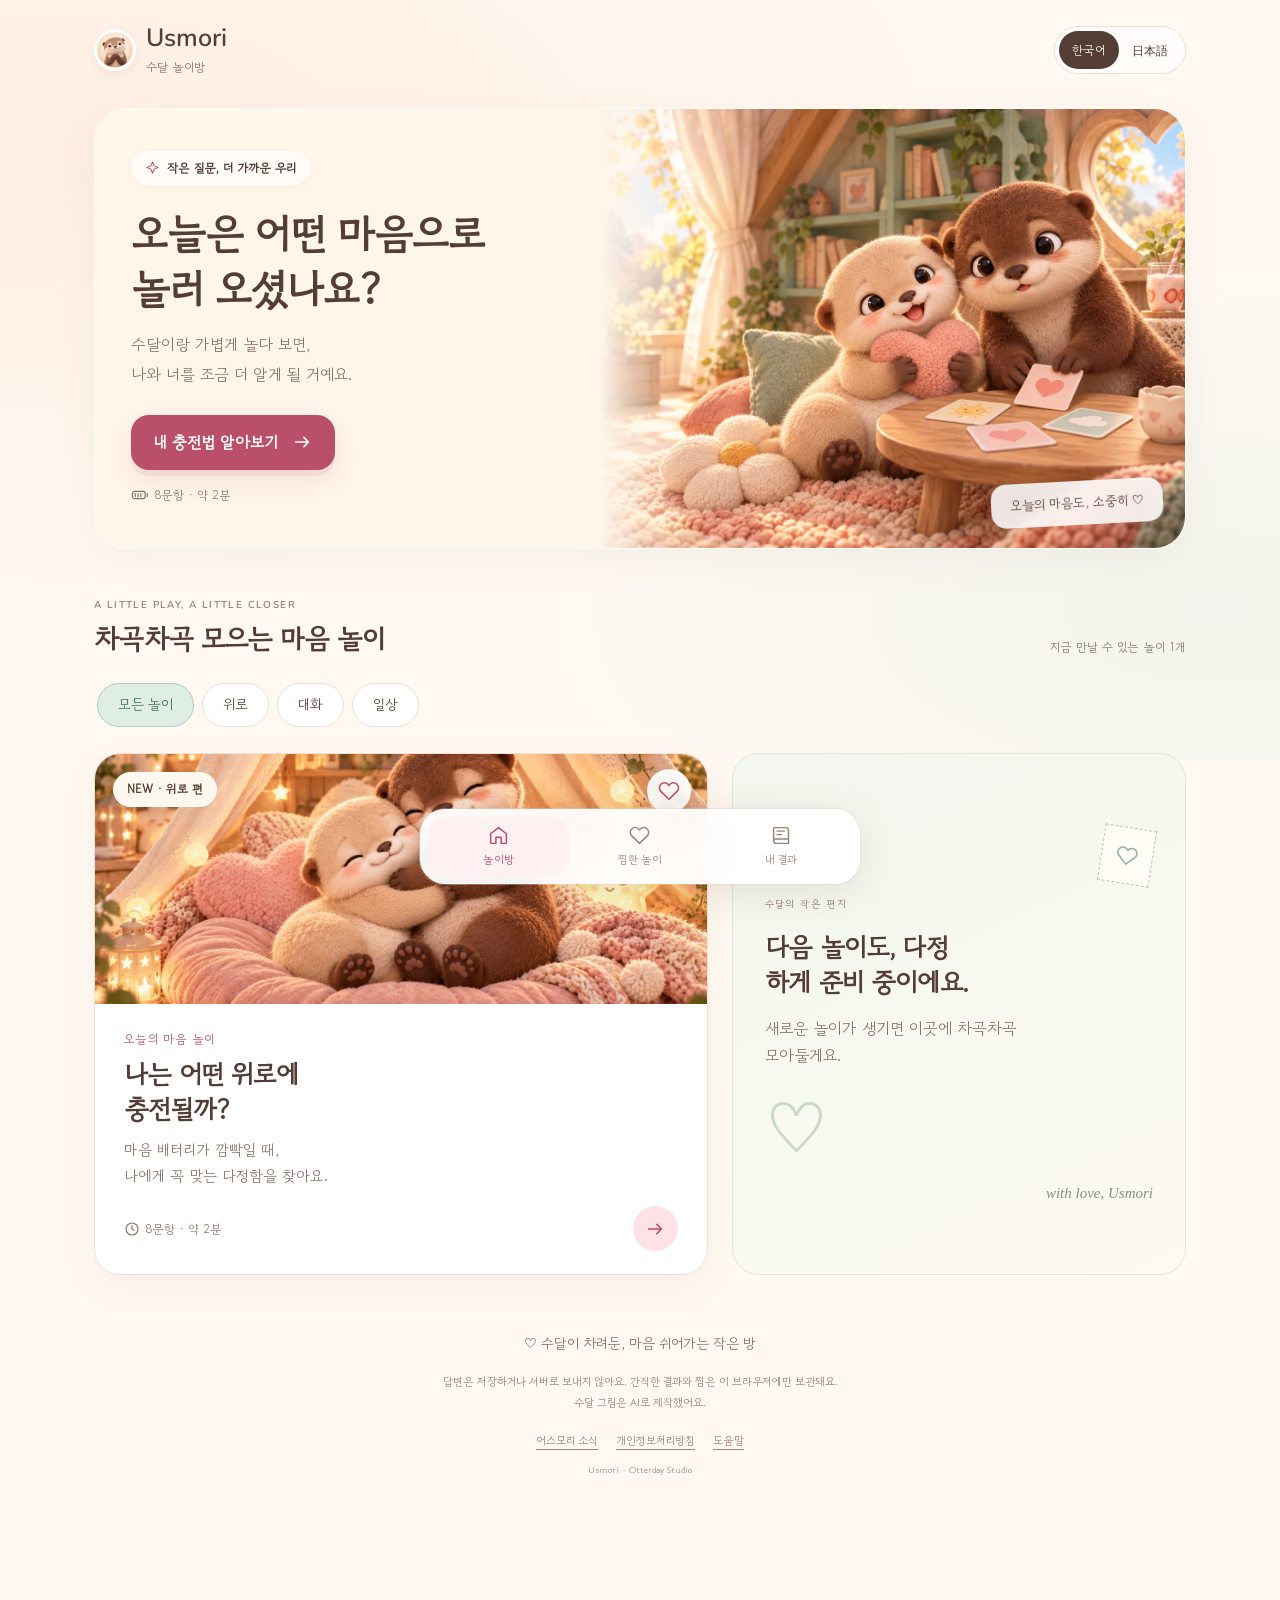
==== recharge/index.html @ 6f1796f0 "Add bilingual otter playroom and recharge quiz with complete fonts" ====
<!doctype html><html lang="ko"><head><meta charset="utf-8"><meta name="viewport" content="width=device-width,initial-scale=1,viewport-fit=cover"><meta name="theme-color" content="#fff8f0"><meta name="description" content="수달과 함께 알아보는 내 마음. 짧고 다정한 성향 놀이를 모아둔 어스모리 놀이방."><meta property="og:title" content="어스모리 수달 놀이방 · 내 마음 충전법"><meta property="og:description" content="해결책, 공감, 포옹, 혼자만의 시간. 나를 충전해주는 위로는?"><meta property="og:image" content="https://thomasgo-rgb.github.io/usmori-support/recharge/assets/hero.webp"><title>수달 놀이방 · Usmori</title><link rel="icon" href="../usmori-avatar.jpg"><link rel="stylesheet" href="./app.css?v=20260928-font2"><script type="module" src="./app.mjs"></script></head><body><a class="skip" href="#main">Skip to content</a><div class="ambient" aria-hidden="true"></div><header class="topbar"><a class="brand" href="./"><img src="../usmori-avatar.jpg" width="42" height="42" alt=""><span>Usmori<small id="brand-sub">수달 놀이방</small></span></a><div class="languages" aria-label="Language"><button data-lang="ko" lang="ko">한국어</button><button data-lang="ja" lang="ja">日本語</button></div></header><main id="main" tabindex="-1"></main><footer id="footer"></footer><nav id="bottom-nav" aria-label="Main"></nav><div id="toast" role="status" aria-live="polite"></div><noscript><p>이 성향 놀이에는 JavaScript가 필요해요. / このコンテンツにはJavaScriptが必要です。</p></noscript></body></html>
---- recharge/app.css ----
@font-face{font-family:Gowun;src:url('./assets/fonts/GowunDodum-Regular.woff2') format('woff2');font-display:swap}@font-face{font-family:Zen;src:url('./assets/fonts/ZenMaruGothic-Medium.woff2') format('woff2');font-display:swap}@font-face{font-family:Nunito;src:url('../assets/fonts/Nunito_600SemiBold.subset.woff2') format('woff2');font-display:swap}
:root{--cream:#fff9f2;--ink:#543d35;--muted:#8b7367;--rose:#b94f69;--pink:#ffe2e7;--mint:#deeee5;--line:#efdfd4;--shadow:0 12px 40px #9d6f4c12;--font:Gowun,system-ui,sans-serif}*{box-sizing:border-box}html{scroll-behavior:smooth}html[lang=ja]{--font:Zen,system-ui,sans-serif}body{margin:0;background:var(--cream);color:var(--ink);font-family:var(--font);font-size:16px;line-height:1.7;padding-bottom:96px;-webkit-tap-highlight-color:transparent}button,input{font:inherit}button,a{touch-action:manipulation}button{color:inherit;cursor:pointer}button:disabled{cursor:default;opacity:.45}button{border:0}a{color:inherit;text-decoration:none}img{display:block;max-width:100%;height:auto}h1,h2,h3,p{margin:0}h1,h2,h3{text-wrap:balance;line-height:1.35;letter-spacing:-.025em}h1{font-size:clamp(30px,3.4vw,48px)}h2{font-size:27px}h3{font-size:26px}button:focus-visible,a:focus-visible,input:focus-visible{outline:3px solid #609f85;outline-offset:4px}.skip{position:fixed;top:-100px;z-index:20;background:white;padding:12px}.skip:focus{top:4px}.icon{width:22px;height:22px;flex-shrink:0;vertical-align:middle}.ambient{position:absolute;z-index:-1;inset:0 0 auto;height:760px;background:radial-gradient(ellipse at 6% 20%,#ffdeca66,transparent 52%),radial-gradient(ellipse at 95% 80%,#deeee566,transparent 40%);pointer-events:none}.topbar{max-width:1140px;margin:auto;padding:25px 24px;display:flex;align-items:center;justify-content:space-between;gap:16px}.brand{display:flex;align-items:center;gap:10px}.brand img{border-radius:50%;border:3px solid #fff;box-shadow:0 3px 12px #795e3c18}.brand>span{font-family:Nunito,var(--font);font-size:25px;line-height:1.1}.brand small{font:12px var(--font);display:block;margin-top:5px;color:var(--muted)}.languages{display:flex;border:1px solid var(--line);border-radius:30px;padding:4px;background:#ffffffb3}.languages button{padding:7px 13px;min-height:38px;border-radius:25px;font-size:12px;background:none}.languages [aria-pressed=true]{background:var(--ink);color:white}main{max-width:1140px;padding:8px 24px 35px;margin:auto;outline:0}.welcome{display:grid;grid-template-columns:1fr 1.16fr;border-radius:32px;background:#fff5e9;box-shadow:var(--shadow);overflow:hidden;min-height:425px;border:1px solid #fff}.welcome-copy{padding:42px 36px;align-self:center;position:relative;z-index:1}.tag{display:inline-flex;gap:7px;align-items:center;background:#fffdfaeb;border:1px solid #fff;border-radius:30px;padding:6px 13px;font-size:12px;font-weight:600;box-shadow:0 3px 12px #936e3c08}.tag .icon{width:15px;height:15px;color:var(--rose)}.welcome h1{font-size:clamp(30px,3.2vw,43px);margin:21px 0 14px}.welcome p{color:var(--muted);font-size:16px;line-height:1.85}.button{min-height:52px;border-radius:18px;padding:14px 22px;display:inline-flex;align-items:center;justify-content:center;gap:13px;font-weight:700;transition:transform .15s,box-shadow .15s}.button:hover:not(:disabled){transform:translateY(-2px)}.primary{background:var(--rose);color:#fff;box-shadow:0 6px 0 #9d425a12,0 10px 24px #b94f6920}.secondary{background:#fff;border:1px solid var(--line)}.welcome .button{margin-top:25px}.hero-foot{display:flex;align-items:center;gap:7px;color:var(--muted);font-size:12px;margin-top:14px}.hero-foot .icon{width:17px}.welcome-art{position:relative;min-width:0}.welcome-art>img{width:100%;height:100%;object-fit:cover;object-position:64% center}.welcome-art:before{content:"";position:absolute;inset:0 auto 0 0;width:16%;background:linear-gradient(90deg,#fff5e9,transparent)}.floating-note{position:absolute;right:22px;bottom:23px;background:#ffffffdc;backdrop-filter:blur(8px);padding:11px 19px;border-radius:15px;box-shadow:0 5px 25px #754b2916;font-size:13px;transform:rotate(-3deg)}.library{margin-top:49px}.section-heading{display:flex;justify-content:space-between;align-items:end;gap:16px}.eyebrow{font:10px Nunito,var(--font);letter-spacing:.14em;color:#967a68;margin-bottom:9px}.section-heading .subtle{font-size:12px}.subtle{color:var(--muted)}.chips{display:flex;gap:8px;margin:23px 0;overflow-x:auto;padding:3px}.chip{background:#fff;border:1px solid var(--line);padding:9px 20px;border-radius:30px;min-height:44px;white-space:nowrap;font-size:14px}.chip.active{background:var(--mint);border-color:#accfba;color:#416d57}.card-grid{display:grid;grid-template-columns:1.35fr 1fr;gap:24px}.quiz-card{background:#fff;border-radius:26px;overflow:hidden;border:1px solid #f0e1d6;box-shadow:var(--shadow)}.card-art{position:relative;overflow:hidden}.image-link{display:block;width:100%;padding:0;background:#f9e1d0}.image-link img{width:100%;height:250px;object-fit:cover;object-position:center 43%;transition:transform .5s}.image-link:hover img{transform:scale(1.025)}.new-tag{position:absolute;left:18px;top:18px;background:#fff8ef;pointer-events:none}.heart-button{position:absolute;right:16px;top:15px;width:44px;height:44px;border-radius:50%;background:#ffffffed;color:var(--rose);display:grid;place-items:center;box-shadow:0 3px 15px #63452918}.heart-button.selected svg{fill:currentColor}.card-copy{padding:26px 29px 23px}.card-copy .eyebrow{font:12px var(--font);letter-spacing:.03em;color:var(--rose)}.card-copy h3{margin-bottom:11px}.card-copy>p:not(.eyebrow){color:var(--muted);font-size:15px}.card-tail{display:flex;align-items:center;justify-content:space-between;margin-top:18px}.metadata{display:inline-flex;align-items:center;gap:6px;font-size:12px;color:var(--muted)}.metadata svg{width:16px;height:16px}.round-arrow{display:grid;place-items:center;border-radius:50%;width:45px;height:45px;background:var(--pink);color:var(--rose)}.letter-card{background:linear-gradient(155deg,#f2f7ef,#fdfaf0);border:1px solid #e0e8d8;border-radius:26px;padding:36px 32px;position:relative;display:flex;flex-direction:column;align-items:flex-start;justify-content:center;overflow:hidden}.letter-stamp{width:52px;height:57px;align-self:flex-end;display:grid;place-items:center;background:#fffdf6;border:1px dashed #b4c8ad;transform:rotate(9deg);margin-bottom:12px;color:#91b39b}.letter-card h3{font-size:26px;max-width:260px;margin:8px 0 16px}.letter-card>p:not(.eyebrow){color:var(--muted);max-width:260px}.stitched-heart{font-size:70px;color:#c8d9c6;line-height:1;margin:23px 0}.signature{font:italic 15px Georgia,serif;color:#7f947d;align-self:flex-end}.wide{width:100%}.center{text-align:center}.fine{font-size:12px;line-height:1.8;color:var(--muted)}.lead{font-size:19px;line-height:1.8}.text-button{display:inline-flex;align-items:center;justify-content:center;gap:6px;min-height:44px;padding:8px 12px;background:transparent;font-size:14px}.text-button .icon{width:18px;height:18px}.back-button{margin:4px 0 17px}.intro-panel{padding-top:10px}.intro-layout{display:grid;grid-template-columns:1fr 1fr;border-radius:30px;overflow:hidden;background:#fff;box-shadow:var(--shadow);border:1px solid var(--line)}.intro-art{position:relative}.intro-art img{height:100%;width:100%;object-fit:cover}.intro-art .tag{position:absolute;top:25px;left:25px}.intro-copy{padding:45px 35px}.pill{display:inline-flex;align-items:center;gap:7px;font-size:12px;color:#59836d;background:#edf5ee;padding:6px 12px;border-radius:30px}.pill svg{width:18px}.intro-copy h1{font-size:38px;margin:23px 0}.intro-copy .lead{margin-bottom:12px}.intro-copy>p{color:var(--muted);font-size:15px}.intro-copy .button{margin:28px 0 15px}.intro-copy .fine{font-size:12px}.question-panel{max-width:620px;margin:13px auto;background:#fff;border:1px solid var(--line);border-radius:30px;padding:26px 35px 25px;box-shadow:var(--shadow)}.question-top{display:flex;justify-content:space-between;align-items:center}.question-top img{border-radius:50%}.count{font-family:Nunito,var(--font);font-size:15px;color:#b5a291}.count strong{color:var(--rose);font-size:23px}.progress{display:flex;gap:5px;margin:17px 0 29px}.progress span{height:6px;border-radius:10px;background:#f4ece4;flex:1}.progress .filled{background:#d58a9b}.question-eyebrow{letter-spacing:.04em;font:12px var(--font);text-align:center}.question-panel h1{font-size:27px;text-align:center;line-height:1.6;margin:15px 0 30px;outline:0}.answers{display:grid;gap:12px}.answer{width:100%;display:flex;align-items:center;gap:13px;padding:16px 15px;background:#fffaf5;border:1px solid #eeddce;border-radius:17px;text-align:left;min-height:72px;font-size:15px;line-height:1.65;transition:background .15s,border .15s,transform .15s}.answer:hover{border-color:#d6a3af;background:#fff6f6}.answer.chosen{background:#fff0f2;border:2px solid #c8768b;padding:15px 14px;box-shadow:0 3px 10px #ce8fa312}.answer-letter{flex-shrink:0;width:29px;height:29px;display:grid;place-items:center;background:#fff;border-radius:50%;font:13px Nunito,sans-serif;color:#ac8d77}.chosen .answer-letter{background:var(--rose);color:white}.answer-check{margin-left:auto;width:20px;flex-shrink:0;color:var(--rose)}.answer-check svg{width:20px}.next{margin:25px 0 12px}.result-panel{max-width:730px;margin:auto;border:1px solid var(--line);background:#fff;border-radius:30px;overflow:hidden;box-shadow:var(--shadow)}.result-hero{position:relative}.result-hero>img{width:100%;height:320px;object-fit:cover}.result-hero .tag{position:absolute;bottom:20px;left:50%;transform:translateX(-50%);white-space:nowrap}.result-heading{padding:29px 30px 12px;text-align:center}.result-heading h1{font-size:34px;margin:9px 0 12px}.result-heading .lead{font-size:17px;color:var(--muted);max-width:530px;margin:auto}.result-spark{display:grid;place-items:center;margin:auto;width:45px;height:45px;border-radius:50%;background:#f0f6eb;color:#739278}.profile-list{padding:14px 35px}.profile-detail{padding:16px 0 23px}.profile-detail+.profile-detail{border-top:1px dashed var(--line);padding-top:30px}.profile-description{font-size:16px;line-height:1.95;color:#755d51}.request-card{background:#fff2f3;border:1px solid #f7dce2;border-radius:20px;padding:24px;margin:25px 0}.request-card>span{font-size:12px;color:#a34e63;display:flex;align-items:center;gap:7px}.request-card .icon{width:17px}.request-card blockquote{margin:13px 0 0;font-size:20px;line-height:1.8;color:#844956}.profile-detail h3{font-size:18px;margin:7px 0 13px}.tip-list{list-style:none;padding:0;margin:0;display:grid;gap:15px}.tip-list li{display:flex;align-items:flex-start;gap:11px;font-size:14px;line-height:1.9;color:#786253}.tip-list svg{color:#91ad9a;width:17px;height:17px;margin-top:5px}.mini-profile{display:flex;align-items:center;gap:17px;margin-bottom:20px}.mini-profile img{width:105px;height:85px;object-fit:cover;border-radius:18px}.mini-profile h2{font-size:22px}.result-actions{padding:10px 35px 20px;display:flex;gap:12px;flex-wrap:wrap;justify-content:center}.result-actions .text-button{font-size:12px}.result-disclaimer{padding:0 35px 32px}.copy-fallback{display:block;font-size:13px;padding:15px;background:#faf5ee;border-radius:14px;overflow-wrap:anywhere}.copy-fallback input{display:block;width:100%;margin-top:8px;padding:8px;font-size:12px;border:1px solid var(--line);border-radius:8px;color:var(--ink)}#share-fallback:empty{display:none}#share-fallback{width:100%}.shared-notice{background:var(--mint);padding:20px 30px;text-align:center;font-size:13px}.shared-notice p{margin-top:5px}.empty-state{text-align:center;border-radius:26px;border:1px dashed #e2d8c9;background:#fffdf9;padding:35px 25px;margin:22px 0}.empty-art{margin:auto;width:170px;height:135px;object-fit:cover;border-radius:80px 80px 30px 30px;margin-bottom:24px}.empty-state h2{font-size:24px}.empty-state>p{max-width:420px;margin:13px auto 23px;color:var(--muted);font-size:14px}.saved-page{padding-top:30px;min-height:55vh}.saved-page>h1{font-size:35px;margin-bottom:13px}.favorite-grid{max-width:520px;margin-top:25px}.saved-grid{display:grid;grid-template-columns:1fr 1fr;gap:22px;margin:25px 0}.saved-card{border-radius:23px;overflow:hidden;background:#fff;border:1px solid var(--line)}.saved-card>img{height:210px;width:100%;object-fit:cover}.saved-card>div{padding:22px}.saved-card time{font:12px Nunito,sans-serif;color:var(--muted)}.saved-card h2{font-size:23px;margin:10px 0 18px}.saved-card .button{font-size:13px;min-height:44px;padding:9px 14px}.delete{color:var(--muted);float:right}footer{max-width:650px;margin:20px auto 35px;padding:0 24px;text-align:center;color:#9b8271;font-size:11px;line-height:1.9}footer .footer-love{font-size:14px;color:#8c695b;margin-bottom:14px}footer>div{display:flex;gap:18px;justify-content:center;flex-wrap:wrap;margin:17px 0 8px}footer a{text-decoration:underline;text-underline-offset:4px}#bottom-nav{position:fixed;z-index:10;bottom:max(16px,env(safe-area-inset-bottom));left:50%;transform:translateX(-50%);display:flex;width:min(calc(100% - 32px),440px);border:1px solid #ffffff;border-radius:25px;background:#fffffff0;backdrop-filter:blur(18px);padding:7px;box-shadow:0 8px 40px #76574325,0 0 0 1px #ead7c766}#bottom-nav button{flex:1;display:flex;flex-direction:column;gap:4px;align-items:center;justify-content:center;border-radius:19px;background:none;color:#9b8677;min-height:59px;font-size:11px}#bottom-nav button.active{background:#fff0f2;color:var(--rose)}#bottom-nav .icon{width:21px;height:21px}#toast{position:fixed;z-index:20;bottom:112px;left:50%;transform:translate(-50%,12px);max-width:calc(100% - 32px);width:max-content;padding:13px 23px;background:#594338ed;color:#fff;border-radius:18px;font-size:13px;opacity:0;pointer-events:none;transition:.2s;text-align:center}#toast.visible{opacity:1;transform:translate(-50%,0)}@media(min-width:800px){.welcome-art>img{animation:arrival 1s ease-out}.quiz-card{transition:transform .2s}.quiz-card:hover{transform:translateY(-3px)}}@keyframes arrival{from{opacity:.7;transform:scale(1.025)}to{opacity:1;transform:scale(1)}}@media(max-width:760px){.topbar{padding:20px 20px 17px}.brand>span{font-size:23px}.brand img{width:39px;height:39px}.brand small{font-size:10px}.languages button{padding:5px 10px;font-size:11px}main{padding:7px 18px 25px}.welcome{display:flex;flex-direction:column-reverse;border-radius:27px;min-height:0}.welcome-art{height:255px}.welcome-art>img{object-position:60% 56%}.welcome-art:before{inset:auto 0 0;width:100%;height:22%;background:linear-gradient(0deg,#fff5e9,transparent)}.floating-note{font-size:11px;bottom:20px;right:17px;padding:8px 13px}.welcome-copy{align-self:stretch;padding:18px 25px 29px}.welcome .tag{font-size:10px;padding:5px 10px}.welcome h1{font-size:31px;line-height:1.5;margin:13px 0 10px}.welcome p{font-size:14px;line-height:1.85}.welcome .button{width:100%;margin-top:21px;font-size:15px}.hero-foot{justify-content:center;margin-top:12px;font-size:11px}.library{margin-top:34px}.section-heading{display:block}.section-heading h2{font-size:24px}.section-heading .subtle{display:block;margin-top:9px;font-size:11px}.eyebrow{font-size:9px}.chips{gap:6px;margin:19px 0}.chip{font-size:13px;padding:7px 17px}.card-grid{grid-template-columns:1fr;gap:19px}.image-link img{height:230px}.card-copy{padding:23px 25px}.card-copy h3{font-size:27px}.card-copy>p:not(.eyebrow){font-size:14px}.letter-card{min-height:230px;padding:27px;display:block}.letter-stamp{float:right;width:45px;height:50px}.letter-card h3{font-size:21px;max-width:230px}.letter-card>p:not(.eyebrow){font-size:13px;max-width:250px}.stitched-heart{position:absolute;bottom:18px;right:23px;margin:0;font-size:49px}.signature{display:block;margin-top:23px;font-size:13px}.intro-layout{display:block}.intro-art img{height:250px;object-position:center 40%}.intro-art .tag{left:19px;top:19px}.intro-copy{padding:27px 25px}.intro-copy h1{font-size:31px;margin:19px 0}.intro-copy .lead{font-size:16px}.intro-copy>p{font-size:14px}.question-panel{padding:19px 20px;margin:9px auto;border-radius:25px}.question-top img{width:34px;height:34px}.question-top .text-button{padding-left:0}.progress{margin:15px 0 25px;gap:4px}.question-eyebrow{font-size:10px}.question-panel h1{font-size:23px;margin:14px 0 25px;line-height:1.6}.answers{gap:11px}.answer{min-height:78px;font-size:14px;padding:14px 12px;gap:10px}.answer.chosen{padding:13px 11px}.answer-letter{width:26px;height:26px;font-size:12px}.answer-check{width:15px}.answer-check svg{width:15px}.question-panel .fine{font-size:10px}.result-hero>img{height:240px}.result-hero .tag{font-size:10px;padding:6px 10px}.result-heading{padding:23px 23px 10px}.result-heading h1{font-size:28px}.result-heading .lead{font-size:14px}.profile-list{padding:10px 23px}.profile-description{font-size:14px;line-height:2}.request-card{padding:20px;margin:22px 0}.request-card blockquote{font-size:18px}.tip-list li{font-size:13px}.result-actions{padding:5px 23px 18px}.result-disclaimer{padding:0 23px 27px;font-size:11px}.mini-profile img{width:85px;height:75px}.mini-profile h2{font-size:20px}.saved-page{padding-top:23px}.saved-page>h1{font-size:30px}.saved-grid{grid-template-columns:1fr}.empty-state{padding:28px 20px}.empty-state h2{font-size:21px}.empty-state>p{font-size:13px}.empty-art{width:150px;height:125px}footer{margin-top:9px;font-size:10px}.footer-love{font-size:12px!important}.shared-notice{font-size:12px;padding:19px}.favorite-grid{margin-top:20px}}@media(max-width:360px){main{padding-left:12px;padding-right:12px}.topbar{padding-left:14px;padding-right:14px}.welcome-art{height:218px}.welcome-copy{padding:16px 21px 23px}.welcome h1{font-size:28px}.languages button{padding:5px 8px}.brand{gap:7px}.brand small{font-size:9px}.question-panel{padding:16px}.question-panel h1{font-size:21px}.answer{font-size:13px;gap:9px}.card-copy{padding:22px}.result-heading h1{font-size:25px}.request-card blockquote{font-size:16px}.profile-list{padding:10px 19px}}@media(prefers-reduced-motion:reduce){*,*:before,*:after{animation:none!important;transition:none!important;scroll-behavior:auto!important}}
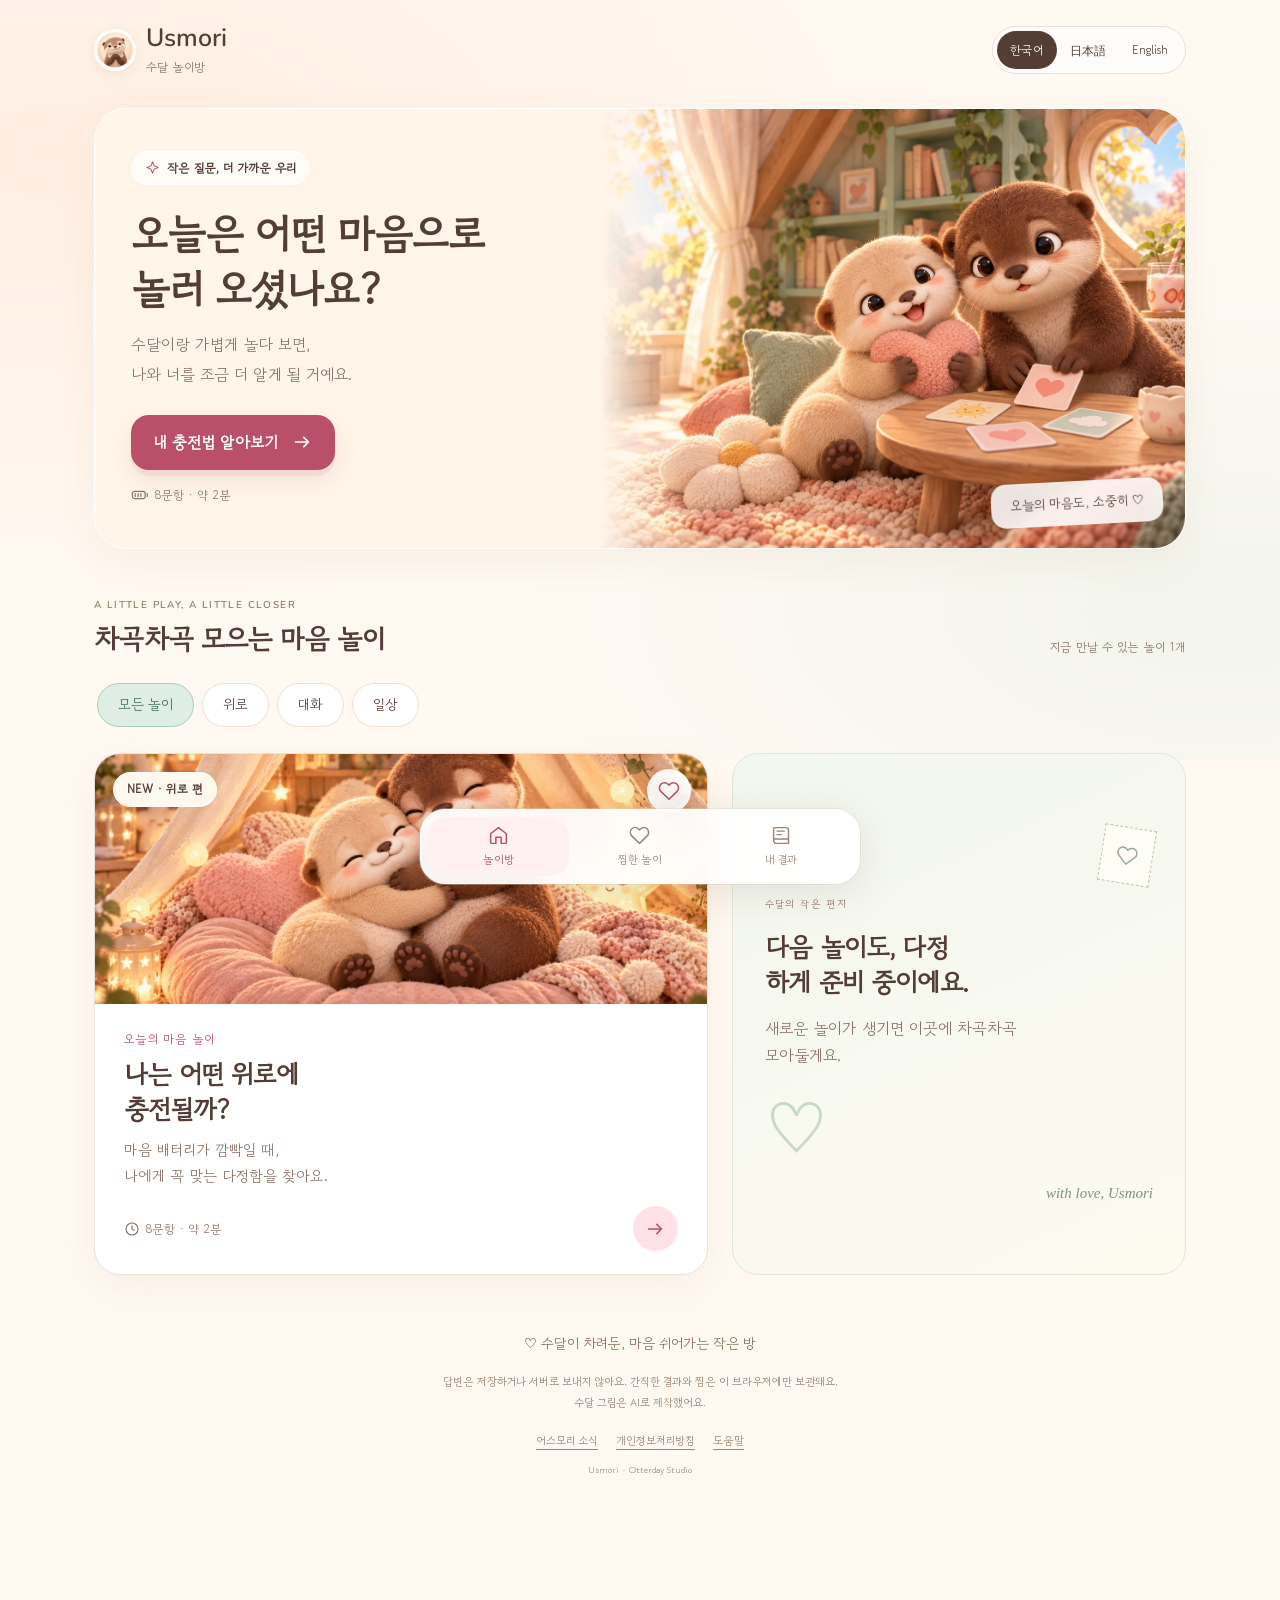
==== commit da1aa179: "feat(playroom): add complete English recharge quiz" ====
--- a/recharge/index.html
+++ b/recharge/index.html
@@ -1 +1 @@
-<!doctype html><html lang="ko"><head><meta charset="utf-8"><meta name="viewport" content="width=device-width,initial-scale=1,viewport-fit=cover"><meta name="theme-color" content="#fff8f0"><meta name="description" content="수달과 함께 알아보는 내 마음. 짧고 다정한 성향 놀이를 모아둔 어스모리 놀이방."><meta property="og:title" content="어스모리 수달 놀이방 · 내 마음 충전법"><meta property="og:description" content="해결책, 공감, 포옹, 혼자만의 시간. 나를 충전해주는 위로는?"><meta property="og:image" content="https://thomasgo-rgb.github.io/usmori-support/recharge/assets/hero.webp"><title>수달 놀이방 · Usmori</title><link rel="icon" href="../usmori-avatar.jpg"><link rel="stylesheet" href="./app.css?v=20260928-font2"><script type="module" src="./app.mjs"></script></head><body><a class="skip" href="#main">Skip to content</a><div class="ambient" aria-hidden="true"></div><header class="topbar"><a class="brand" href="./"><img src="../usmori-avatar.jpg" width="42" height="42" alt=""><span>Usmori<small id="brand-sub">수달 놀이방</small></span></a><div class="languages" aria-label="Language"><button data-lang="ko" lang="ko">한국어</button><button data-lang="ja" lang="ja">日本語</button></div></header><main id="main" tabindex="-1"></main><footer id="footer"></footer><nav id="bottom-nav" aria-label="Main"></nav><div id="toast" role="status" aria-live="polite"></div><noscript><p>이 성향 놀이에는 JavaScript가 필요해요. / このコンテンツにはJavaScriptが必要です。</p></noscript></body></html>+<!doctype html><html lang="ko"><head><meta charset="utf-8"><meta name="viewport" content="width=device-width,initial-scale=1,viewport-fit=cover"><meta name="theme-color" content="#fff8f0"><meta name="description" content="수달과 함께 알아보는 내 마음. 짧고 다정한 성향 놀이를 모아둔 어스모리 놀이방."><meta property="og:title" content="어스모리 수달 놀이방 · 내 마음 충전법"><meta property="og:description" content="해결책, 공감, 포옹, 혼자만의 시간. 나를 충전해주는 위로는?"><meta property="og:image" content="https://thomasgo-rgb.github.io/usmori-support/recharge/assets/hero.webp"><title>수달 놀이방 · Usmori</title><link rel="icon" href="../usmori-avatar.jpg"><link rel="stylesheet" href="./app.css?v=20260928-en1"><script type="module" src="./app.mjs?v=20260928-en1"></script></head><body><a class="skip" href="#main">Skip to content</a><div class="ambient" aria-hidden="true"></div><header class="topbar"><a class="brand" href="./"><img src="../usmori-avatar.jpg" width="42" height="42" alt=""><span>Usmori<small id="brand-sub">수달 놀이방</small></span></a><div class="languages" aria-label="Language"><button data-lang="ko" lang="ko">한국어</button><button data-lang="ja" lang="ja">日本語</button><button data-lang="en" lang="en">English</button></div></header><main id="main" tabindex="-1"></main><footer id="footer"></footer><nav id="bottom-nav" aria-label="Main"></nav><div id="toast" role="status" aria-live="polite"></div><noscript><p>이 성향 놀이에는 JavaScript가 필요해요. / このコンテンツにはJavaScriptが必要です。 / Please enable JavaScript to play.</p></noscript></body></html>
--- a/recharge/app.css
+++ b/recharge/app.css
@@ -1,2 +1,6 @@
 @font-face{font-family:Gowun;src:url('./assets/fonts/GowunDodum-Regular.woff2') format('woff2');font-display:swap}@font-face{font-family:Zen;src:url('./assets/fonts/ZenMaruGothic-Medium.woff2') format('woff2');font-display:swap}@font-face{font-family:Nunito;src:url('../assets/fonts/Nunito_600SemiBold.subset.woff2') format('woff2');font-display:swap}
 :root{--cream:#fff9f2;--ink:#543d35;--muted:#8b7367;--rose:#b94f69;--pink:#ffe2e7;--mint:#deeee5;--line:#efdfd4;--shadow:0 12px 40px #9d6f4c12;--font:Gowun,system-ui,sans-serif}*{box-sizing:border-box}html{scroll-behavior:smooth}html[lang=ja]{--font:Zen,system-ui,sans-serif}body{margin:0;background:var(--cream);color:var(--ink);font-family:var(--font);font-size:16px;line-height:1.7;padding-bottom:96px;-webkit-tap-highlight-color:transparent}button,input{font:inherit}button,a{touch-action:manipulation}button{color:inherit;cursor:pointer}button:disabled{cursor:default;opacity:.45}button{border:0}a{color:inherit;text-decoration:none}img{display:block;max-width:100%;height:auto}h1,h2,h3,p{margin:0}h1,h2,h3{text-wrap:balance;line-height:1.35;letter-spacing:-.025em}h1{font-size:clamp(30px,3.4vw,48px)}h2{font-size:27px}h3{font-size:26px}button:focus-visible,a:focus-visible,input:focus-visible{outline:3px solid #609f85;outline-offset:4px}.skip{position:fixed;top:-100px;z-index:20;background:white;padding:12px}.skip:focus{top:4px}.icon{width:22px;height:22px;flex-shrink:0;vertical-align:middle}.ambient{position:absolute;z-index:-1;inset:0 0 auto;height:760px;background:radial-gradient(ellipse at 6% 20%,#ffdeca66,transparent 52%),radial-gradient(ellipse at 95% 80%,#deeee566,transparent 40%);pointer-events:none}.topbar{max-width:1140px;margin:auto;padding:25px 24px;display:flex;align-items:center;justify-content:space-between;gap:16px}.brand{display:flex;align-items:center;gap:10px}.brand img{border-radius:50%;border:3px solid #fff;box-shadow:0 3px 12px #795e3c18}.brand>span{font-family:Nunito,var(--font);font-size:25px;line-height:1.1}.brand small{font:12px var(--font);display:block;margin-top:5px;color:var(--muted)}.languages{display:flex;border:1px solid var(--line);border-radius:30px;padding:4px;background:#ffffffb3}.languages button{padding:7px 13px;min-height:38px;border-radius:25px;font-size:12px;background:none}.languages [aria-pressed=true]{background:var(--ink);color:white}main{max-width:1140px;padding:8px 24px 35px;margin:auto;outline:0}.welcome{display:grid;grid-template-columns:1fr 1.16fr;border-radius:32px;background:#fff5e9;box-shadow:var(--shadow);overflow:hidden;min-height:425px;border:1px solid #fff}.welcome-copy{padding:42px 36px;align-self:center;position:relative;z-index:1}.tag{display:inline-flex;gap:7px;align-items:center;background:#fffdfaeb;border:1px solid #fff;border-radius:30px;padding:6px 13px;font-size:12px;font-weight:600;box-shadow:0 3px 12px #936e3c08}.tag .icon{width:15px;height:15px;color:var(--rose)}.welcome h1{font-size:clamp(30px,3.2vw,43px);margin:21px 0 14px}.welcome p{color:var(--muted);font-size:16px;line-height:1.85}.button{min-height:52px;border-radius:18px;padding:14px 22px;display:inline-flex;align-items:center;justify-content:center;gap:13px;font-weight:700;transition:transform .15s,box-shadow .15s}.button:hover:not(:disabled){transform:translateY(-2px)}.primary{background:var(--rose);color:#fff;box-shadow:0 6px 0 #9d425a12,0 10px 24px #b94f6920}.secondary{background:#fff;border:1px solid var(--line)}.welcome .button{margin-top:25px}.hero-foot{display:flex;align-items:center;gap:7px;color:var(--muted);font-size:12px;margin-top:14px}.hero-foot .icon{width:17px}.welcome-art{position:relative;min-width:0}.welcome-art>img{width:100%;height:100%;object-fit:cover;object-position:64% center}.welcome-art:before{content:"";position:absolute;inset:0 auto 0 0;width:16%;background:linear-gradient(90deg,#fff5e9,transparent)}.floating-note{position:absolute;right:22px;bottom:23px;background:#ffffffdc;backdrop-filter:blur(8px);padding:11px 19px;border-radius:15px;box-shadow:0 5px 25px #754b2916;font-size:13px;transform:rotate(-3deg)}.library{margin-top:49px}.section-heading{display:flex;justify-content:space-between;align-items:end;gap:16px}.eyebrow{font:10px Nunito,var(--font);letter-spacing:.14em;color:#967a68;margin-bottom:9px}.section-heading .subtle{font-size:12px}.subtle{color:var(--muted)}.chips{display:flex;gap:8px;margin:23px 0;overflow-x:auto;padding:3px}.chip{background:#fff;border:1px solid var(--line);padding:9px 20px;border-radius:30px;min-height:44px;white-space:nowrap;font-size:14px}.chip.active{background:var(--mint);border-color:#accfba;color:#416d57}.card-grid{display:grid;grid-template-columns:1.35fr 1fr;gap:24px}.quiz-card{background:#fff;border-radius:26px;overflow:hidden;border:1px solid #f0e1d6;box-shadow:var(--shadow)}.card-art{position:relative;overflow:hidden}.image-link{display:block;width:100%;padding:0;background:#f9e1d0}.image-link img{width:100%;height:250px;object-fit:cover;object-position:center 43%;transition:transform .5s}.image-link:hover img{transform:scale(1.025)}.new-tag{position:absolute;left:18px;top:18px;background:#fff8ef;pointer-events:none}.heart-button{position:absolute;right:16px;top:15px;width:44px;height:44px;border-radius:50%;background:#ffffffed;color:var(--rose);display:grid;place-items:center;box-shadow:0 3px 15px #63452918}.heart-button.selected svg{fill:currentColor}.card-copy{padding:26px 29px 23px}.card-copy .eyebrow{font:12px var(--font);letter-spacing:.03em;color:var(--rose)}.card-copy h3{margin-bottom:11px}.card-copy>p:not(.eyebrow){color:var(--muted);font-size:15px}.card-tail{display:flex;align-items:center;justify-content:space-between;margin-top:18px}.metadata{display:inline-flex;align-items:center;gap:6px;font-size:12px;color:var(--muted)}.metadata svg{width:16px;height:16px}.round-arrow{display:grid;place-items:center;border-radius:50%;width:45px;height:45px;background:var(--pink);color:var(--rose)}.letter-card{background:linear-gradient(155deg,#f2f7ef,#fdfaf0);border:1px solid #e0e8d8;border-radius:26px;padding:36px 32px;position:relative;display:flex;flex-direction:column;align-items:flex-start;justify-content:center;overflow:hidden}.letter-stamp{width:52px;height:57px;align-self:flex-end;display:grid;place-items:center;background:#fffdf6;border:1px dashed #b4c8ad;transform:rotate(9deg);margin-bottom:12px;color:#91b39b}.letter-card h3{font-size:26px;max-width:260px;margin:8px 0 16px}.letter-card>p:not(.eyebrow){color:var(--muted);max-width:260px}.stitched-heart{font-size:70px;color:#c8d9c6;line-height:1;margin:23px 0}.signature{font:italic 15px Georgia,serif;color:#7f947d;align-self:flex-end}.wide{width:100%}.center{text-align:center}.fine{font-size:12px;line-height:1.8;color:var(--muted)}.lead{font-size:19px;line-height:1.8}.text-button{display:inline-flex;align-items:center;justify-content:center;gap:6px;min-height:44px;padding:8px 12px;background:transparent;font-size:14px}.text-button .icon{width:18px;height:18px}.back-button{margin:4px 0 17px}.intro-panel{padding-top:10px}.intro-layout{display:grid;grid-template-columns:1fr 1fr;border-radius:30px;overflow:hidden;background:#fff;box-shadow:var(--shadow);border:1px solid var(--line)}.intro-art{position:relative}.intro-art img{height:100%;width:100%;object-fit:cover}.intro-art .tag{position:absolute;top:25px;left:25px}.intro-copy{padding:45px 35px}.pill{display:inline-flex;align-items:center;gap:7px;font-size:12px;color:#59836d;background:#edf5ee;padding:6px 12px;border-radius:30px}.pill svg{width:18px}.intro-copy h1{font-size:38px;margin:23px 0}.intro-copy .lead{margin-bottom:12px}.intro-copy>p{color:var(--muted);font-size:15px}.intro-copy .button{margin:28px 0 15px}.intro-copy .fine{font-size:12px}.question-panel{max-width:620px;margin:13px auto;background:#fff;border:1px solid var(--line);border-radius:30px;padding:26px 35px 25px;box-shadow:var(--shadow)}.question-top{display:flex;justify-content:space-between;align-items:center}.question-top img{border-radius:50%}.count{font-family:Nunito,var(--font);font-size:15px;color:#b5a291}.count strong{color:var(--rose);font-size:23px}.progress{display:flex;gap:5px;margin:17px 0 29px}.progress span{height:6px;border-radius:10px;background:#f4ece4;flex:1}.progress .filled{background:#d58a9b}.question-eyebrow{letter-spacing:.04em;font:12px var(--font);text-align:center}.question-panel h1{font-size:27px;text-align:center;line-height:1.6;margin:15px 0 30px;outline:0}.answers{display:grid;gap:12px}.answer{width:100%;display:flex;align-items:center;gap:13px;padding:16px 15px;background:#fffaf5;border:1px solid #eeddce;border-radius:17px;text-align:left;min-height:72px;font-size:15px;line-height:1.65;transition:background .15s,border .15s,transform .15s}.answer:hover{border-color:#d6a3af;background:#fff6f6}.answer.chosen{background:#fff0f2;border:2px solid #c8768b;padding:15px 14px;box-shadow:0 3px 10px #ce8fa312}.answer-letter{flex-shrink:0;width:29px;height:29px;display:grid;place-items:center;background:#fff;border-radius:50%;font:13px Nunito,sans-serif;color:#ac8d77}.chosen .answer-letter{background:var(--rose);color:white}.answer-check{margin-left:auto;width:20px;flex-shrink:0;color:var(--rose)}.answer-check svg{width:20px}.next{margin:25px 0 12px}.result-panel{max-width:730px;margin:auto;border:1px solid var(--line);background:#fff;border-radius:30px;overflow:hidden;box-shadow:var(--shadow)}.result-hero{position:relative}.result-hero>img{width:100%;height:320px;object-fit:cover}.result-hero .tag{position:absolute;bottom:20px;left:50%;transform:translateX(-50%);white-space:nowrap}.result-heading{padding:29px 30px 12px;text-align:center}.result-heading h1{font-size:34px;margin:9px 0 12px}.result-heading .lead{font-size:17px;color:var(--muted);max-width:530px;margin:auto}.result-spark{display:grid;place-items:center;margin:auto;width:45px;height:45px;border-radius:50%;background:#f0f6eb;color:#739278}.profile-list{padding:14px 35px}.profile-detail{padding:16px 0 23px}.profile-detail+.profile-detail{border-top:1px dashed var(--line);padding-top:30px}.profile-description{font-size:16px;line-height:1.95;color:#755d51}.request-card{background:#fff2f3;border:1px solid #f7dce2;border-radius:20px;padding:24px;margin:25px 0}.request-card>span{font-size:12px;color:#a34e63;display:flex;align-items:center;gap:7px}.request-card .icon{width:17px}.request-card blockquote{margin:13px 0 0;font-size:20px;line-height:1.8;color:#844956}.profile-detail h3{font-size:18px;margin:7px 0 13px}.tip-list{list-style:none;padding:0;margin:0;display:grid;gap:15px}.tip-list li{display:flex;align-items:flex-start;gap:11px;font-size:14px;line-height:1.9;color:#786253}.tip-list svg{color:#91ad9a;width:17px;height:17px;margin-top:5px}.mini-profile{display:flex;align-items:center;gap:17px;margin-bottom:20px}.mini-profile img{width:105px;height:85px;object-fit:cover;border-radius:18px}.mini-profile h2{font-size:22px}.result-actions{padding:10px 35px 20px;display:flex;gap:12px;flex-wrap:wrap;justify-content:center}.result-actions .text-button{font-size:12px}.result-disclaimer{padding:0 35px 32px}.copy-fallback{display:block;font-size:13px;padding:15px;background:#faf5ee;border-radius:14px;overflow-wrap:anywhere}.copy-fallback input{display:block;width:100%;margin-top:8px;padding:8px;font-size:12px;border:1px solid var(--line);border-radius:8px;color:var(--ink)}#share-fallback:empty{display:none}#share-fallback{width:100%}.shared-notice{background:var(--mint);padding:20px 30px;text-align:center;font-size:13px}.shared-notice p{margin-top:5px}.empty-state{text-align:center;border-radius:26px;border:1px dashed #e2d8c9;background:#fffdf9;padding:35px 25px;margin:22px 0}.empty-art{margin:auto;width:170px;height:135px;object-fit:cover;border-radius:80px 80px 30px 30px;margin-bottom:24px}.empty-state h2{font-size:24px}.empty-state>p{max-width:420px;margin:13px auto 23px;color:var(--muted);font-size:14px}.saved-page{padding-top:30px;min-height:55vh}.saved-page>h1{font-size:35px;margin-bottom:13px}.favorite-grid{max-width:520px;margin-top:25px}.saved-grid{display:grid;grid-template-columns:1fr 1fr;gap:22px;margin:25px 0}.saved-card{border-radius:23px;overflow:hidden;background:#fff;border:1px solid var(--line)}.saved-card>img{height:210px;width:100%;object-fit:cover}.saved-card>div{padding:22px}.saved-card time{font:12px Nunito,sans-serif;color:var(--muted)}.saved-card h2{font-size:23px;margin:10px 0 18px}.saved-card .button{font-size:13px;min-height:44px;padding:9px 14px}.delete{color:var(--muted);float:right}footer{max-width:650px;margin:20px auto 35px;padding:0 24px;text-align:center;color:#9b8271;font-size:11px;line-height:1.9}footer .footer-love{font-size:14px;color:#8c695b;margin-bottom:14px}footer>div{display:flex;gap:18px;justify-content:center;flex-wrap:wrap;margin:17px 0 8px}footer a{text-decoration:underline;text-underline-offset:4px}#bottom-nav{position:fixed;z-index:10;bottom:max(16px,env(safe-area-inset-bottom));left:50%;transform:translateX(-50%);display:flex;width:min(calc(100% - 32px),440px);border:1px solid #ffffff;border-radius:25px;background:#fffffff0;backdrop-filter:blur(18px);padding:7px;box-shadow:0 8px 40px #76574325,0 0 0 1px #ead7c766}#bottom-nav button{flex:1;display:flex;flex-direction:column;gap:4px;align-items:center;justify-content:center;border-radius:19px;background:none;color:#9b8677;min-height:59px;font-size:11px}#bottom-nav button.active{background:#fff0f2;color:var(--rose)}#bottom-nav .icon{width:21px;height:21px}#toast{position:fixed;z-index:20;bottom:112px;left:50%;transform:translate(-50%,12px);max-width:calc(100% - 32px);width:max-content;padding:13px 23px;background:#594338ed;color:#fff;border-radius:18px;font-size:13px;opacity:0;pointer-events:none;transition:.2s;text-align:center}#toast.visible{opacity:1;transform:translate(-50%,0)}@media(min-width:800px){.welcome-art>img{animation:arrival 1s ease-out}.quiz-card{transition:transform .2s}.quiz-card:hover{transform:translateY(-3px)}}@keyframes arrival{from{opacity:.7;transform:scale(1.025)}to{opacity:1;transform:scale(1)}}@media(max-width:760px){.topbar{padding:20px 20px 17px}.brand>span{font-size:23px}.brand img{width:39px;height:39px}.brand small{font-size:10px}.languages button{padding:5px 10px;font-size:11px}main{padding:7px 18px 25px}.welcome{display:flex;flex-direction:column-reverse;border-radius:27px;min-height:0}.welcome-art{height:255px}.welcome-art>img{object-position:60% 56%}.welcome-art:before{inset:auto 0 0;width:100%;height:22%;background:linear-gradient(0deg,#fff5e9,transparent)}.floating-note{font-size:11px;bottom:20px;right:17px;padding:8px 13px}.welcome-copy{align-self:stretch;padding:18px 25px 29px}.welcome .tag{font-size:10px;padding:5px 10px}.welcome h1{font-size:31px;line-height:1.5;margin:13px 0 10px}.welcome p{font-size:14px;line-height:1.85}.welcome .button{width:100%;margin-top:21px;font-size:15px}.hero-foot{justify-content:center;margin-top:12px;font-size:11px}.library{margin-top:34px}.section-heading{display:block}.section-heading h2{font-size:24px}.section-heading .subtle{display:block;margin-top:9px;font-size:11px}.eyebrow{font-size:9px}.chips{gap:6px;margin:19px 0}.chip{font-size:13px;padding:7px 17px}.card-grid{grid-template-columns:1fr;gap:19px}.image-link img{height:230px}.card-copy{padding:23px 25px}.card-copy h3{font-size:27px}.card-copy>p:not(.eyebrow){font-size:14px}.letter-card{min-height:230px;padding:27px;display:block}.letter-stamp{float:right;width:45px;height:50px}.letter-card h3{font-size:21px;max-width:230px}.letter-card>p:not(.eyebrow){font-size:13px;max-width:250px}.stitched-heart{position:absolute;bottom:18px;right:23px;margin:0;font-size:49px}.signature{display:block;margin-top:23px;font-size:13px}.intro-layout{display:block}.intro-art img{height:250px;object-position:center 40%}.intro-art .tag{left:19px;top:19px}.intro-copy{padding:27px 25px}.intro-copy h1{font-size:31px;margin:19px 0}.intro-copy .lead{font-size:16px}.intro-copy>p{font-size:14px}.question-panel{padding:19px 20px;margin:9px auto;border-radius:25px}.question-top img{width:34px;height:34px}.question-top .text-button{padding-left:0}.progress{margin:15px 0 25px;gap:4px}.question-eyebrow{font-size:10px}.question-panel h1{font-size:23px;margin:14px 0 25px;line-height:1.6}.answers{gap:11px}.answer{min-height:78px;font-size:14px;padding:14px 12px;gap:10px}.answer.chosen{padding:13px 11px}.answer-letter{width:26px;height:26px;font-size:12px}.answer-check{width:15px}.answer-check svg{width:15px}.question-panel .fine{font-size:10px}.result-hero>img{height:240px}.result-hero .tag{font-size:10px;padding:6px 10px}.result-heading{padding:23px 23px 10px}.result-heading h1{font-size:28px}.result-heading .lead{font-size:14px}.profile-list{padding:10px 23px}.profile-description{font-size:14px;line-height:2}.request-card{padding:20px;margin:22px 0}.request-card blockquote{font-size:18px}.tip-list li{font-size:13px}.result-actions{padding:5px 23px 18px}.result-disclaimer{padding:0 23px 27px;font-size:11px}.mini-profile img{width:85px;height:75px}.mini-profile h2{font-size:20px}.saved-page{padding-top:23px}.saved-page>h1{font-size:30px}.saved-grid{grid-template-columns:1fr}.empty-state{padding:28px 20px}.empty-state h2{font-size:21px}.empty-state>p{font-size:13px}.empty-art{width:150px;height:125px}footer{margin-top:9px;font-size:10px}.footer-love{font-size:12px!important}.shared-notice{font-size:12px;padding:19px}.favorite-grid{margin-top:20px}}@media(max-width:360px){main{padding-left:12px;padding-right:12px}.topbar{padding-left:14px;padding-right:14px}.welcome-art{height:218px}.welcome-copy{padding:16px 21px 23px}.welcome h1{font-size:28px}.languages button{padding:5px 8px}.brand{gap:7px}.brand small{font-size:9px}.question-panel{padding:16px}.question-panel h1{font-size:21px}.answer{font-size:13px;gap:9px}.card-copy{padding:22px}.result-heading h1{font-size:25px}.request-card blockquote{font-size:16px}.profile-list{padding:10px 19px}}@media(prefers-reduced-motion:reduce){*,*:before,*:after{animation:none!important;transition:none!important;scroll-behavior:auto!important}}
+
+.profile-about{font-size:18px;margin-bottom:12px}.profile-detail>.profile-about{color:var(--ink)}
+
+html[lang=ko] .profile-detail{word-break:keep-all;overflow-wrap:break-word}.request-card blockquote{text-wrap:balance}.tip-list li span{text-wrap:pretty}
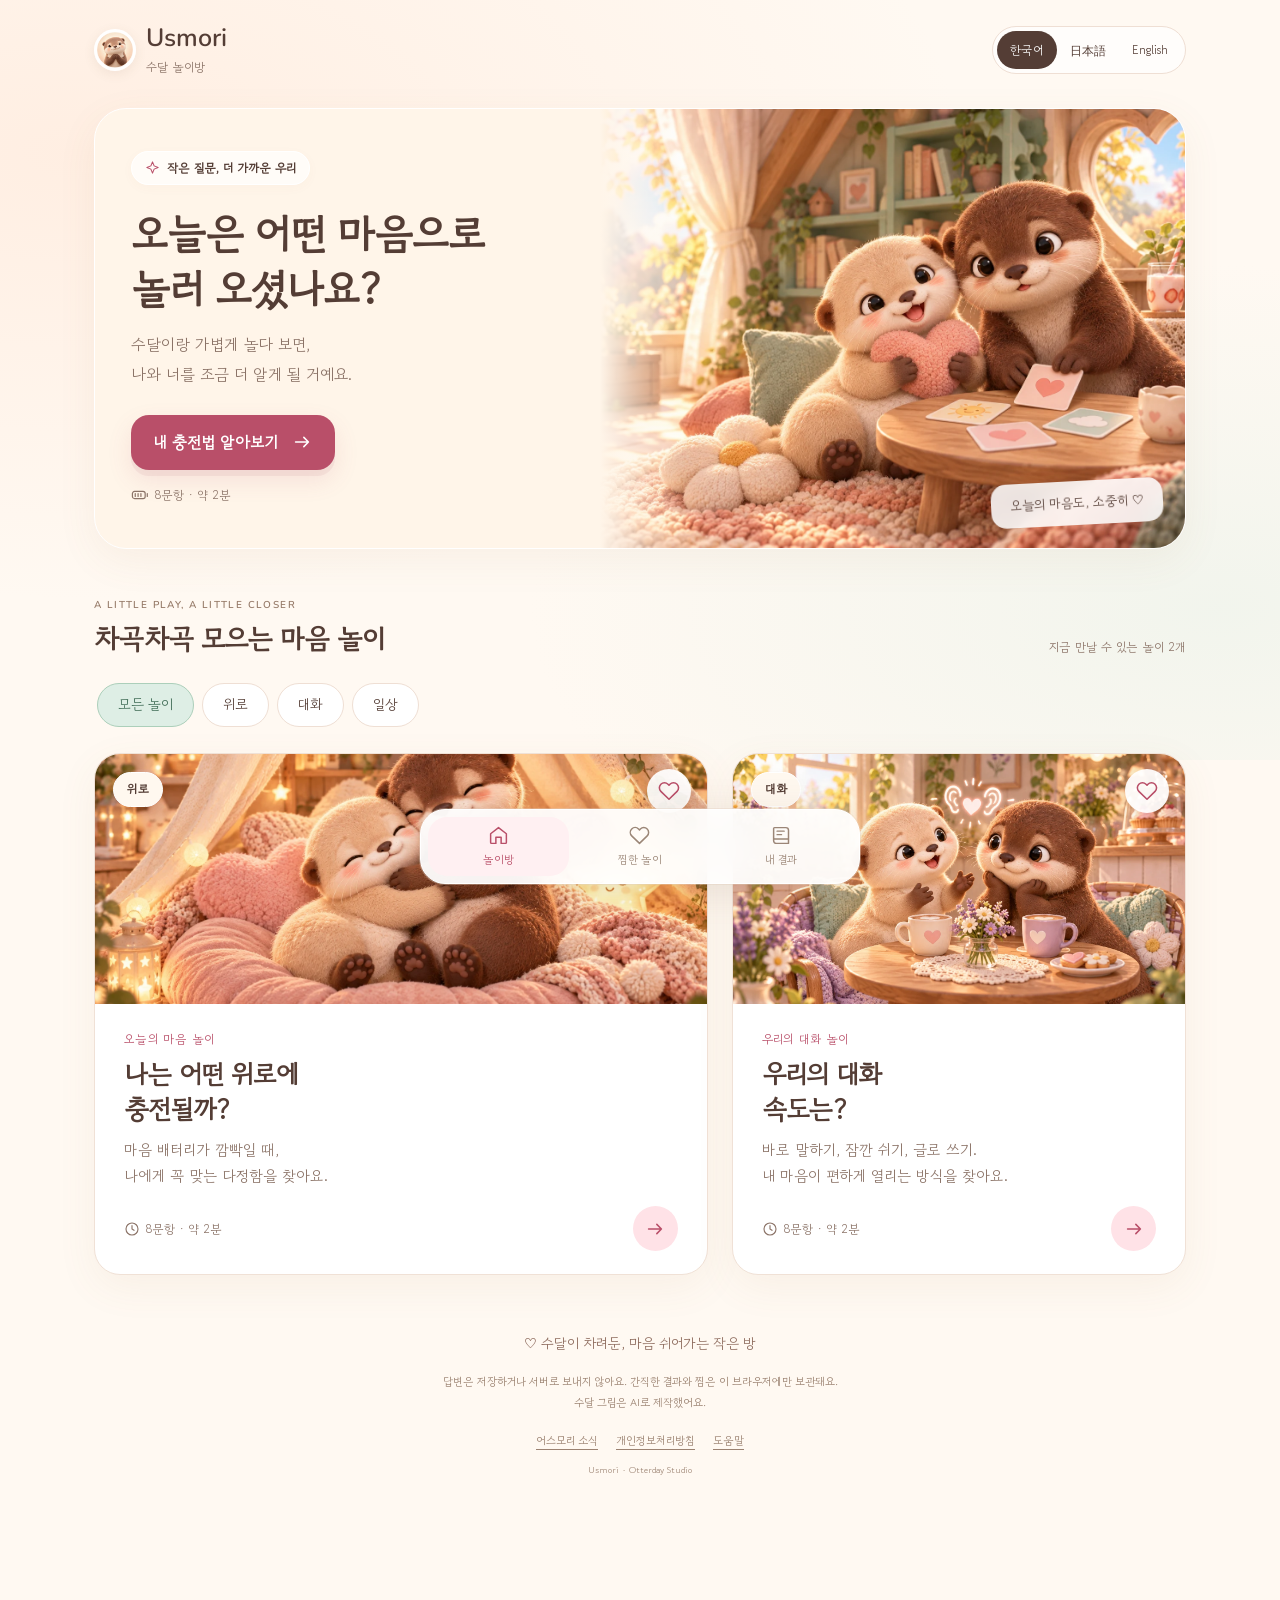
==== commit dfe7adff: "feat(playroom): add multilingual conversation pace quiz" ====
--- a/recharge/index.html
+++ b/recharge/index.html
@@ -1 +1 @@
-<!doctype html><html lang="ko"><head><meta charset="utf-8"><meta name="viewport" content="width=device-width,initial-scale=1,viewport-fit=cover"><meta name="theme-color" content="#fff8f0"><meta name="description" content="수달과 함께 알아보는 내 마음. 짧고 다정한 성향 놀이를 모아둔 어스모리 놀이방."><meta property="og:title" content="어스모리 수달 놀이방 · 내 마음 충전법"><meta property="og:description" content="해결책, 공감, 포옹, 혼자만의 시간. 나를 충전해주는 위로는?"><meta property="og:image" content="https://thomasgo-rgb.github.io/usmori-support/recharge/assets/hero.webp"><title>수달 놀이방 · Usmori</title><link rel="icon" href="../usmori-avatar.jpg"><link rel="stylesheet" href="./app.css?v=20260928-en1"><script type="module" src="./app.mjs?v=20260928-en1"></script></head><body><a class="skip" href="#main">Skip to content</a><div class="ambient" aria-hidden="true"></div><header class="topbar"><a class="brand" href="./"><img src="../usmori-avatar.jpg" width="42" height="42" alt=""><span>Usmori<small id="brand-sub">수달 놀이방</small></span></a><div class="languages" aria-label="Language"><button data-lang="ko" lang="ko">한국어</button><button data-lang="ja" lang="ja">日本語</button><button data-lang="en" lang="en">English</button></div></header><main id="main" tabindex="-1"></main><footer id="footer"></footer><nav id="bottom-nav" aria-label="Main"></nav><div id="toast" role="status" aria-live="polite"></div><noscript><p>이 성향 놀이에는 JavaScript가 필요해요. / このコンテンツにはJavaScriptが必要です。 / Please enable JavaScript to play.</p></noscript></body></html>+<!doctype html><html lang="ko"><head><meta charset="utf-8"><meta name="viewport" content="width=device-width,initial-scale=1,viewport-fit=cover"><meta name="theme-color" content="#fff8f0"><meta name="description" content="수달과 함께 알아보는 내 마음. 짧고 다정한 성향 놀이를 모아둔 어스모리 놀이방."><meta property="og:title" content="어스모리 수달 놀이방 · 위로와 대화"><meta property="og:description" content="위로와 대화, 8문항으로 가볍게 알아보는 오늘의 나."><meta property="og:image" content="https://thomasgo-rgb.github.io/usmori-support/recharge/assets/hero.webp"><title>수달 놀이방 · Usmori</title><link rel="icon" href="../usmori-avatar.jpg"><link rel="stylesheet" href="./app.css?v=20260928-en1"><script type="module" src="./app.mjs?v=20260930-conversation1"></script></head><body><a class="skip" href="#main">Skip to content</a><div class="ambient" aria-hidden="true"></div><header class="topbar"><a class="brand" href="./"><img src="../usmori-avatar.jpg" width="42" height="42" alt=""><span>Usmori<small id="brand-sub">수달 놀이방</small></span></a><div class="languages" aria-label="Language"><button data-lang="ko" lang="ko">한국어</button><button data-lang="ja" lang="ja">日本語</button><button data-lang="en" lang="en">English</button></div></header><main id="main" tabindex="-1"></main><footer id="footer"></footer><nav id="bottom-nav" aria-label="Main"></nav><div id="toast" role="status" aria-live="polite"></div><noscript><p>이 성향 놀이에는 JavaScript가 필요해요. / このコンテンツにはJavaScriptが必要です。 / Please enable JavaScript to play.</p></noscript></body></html>
